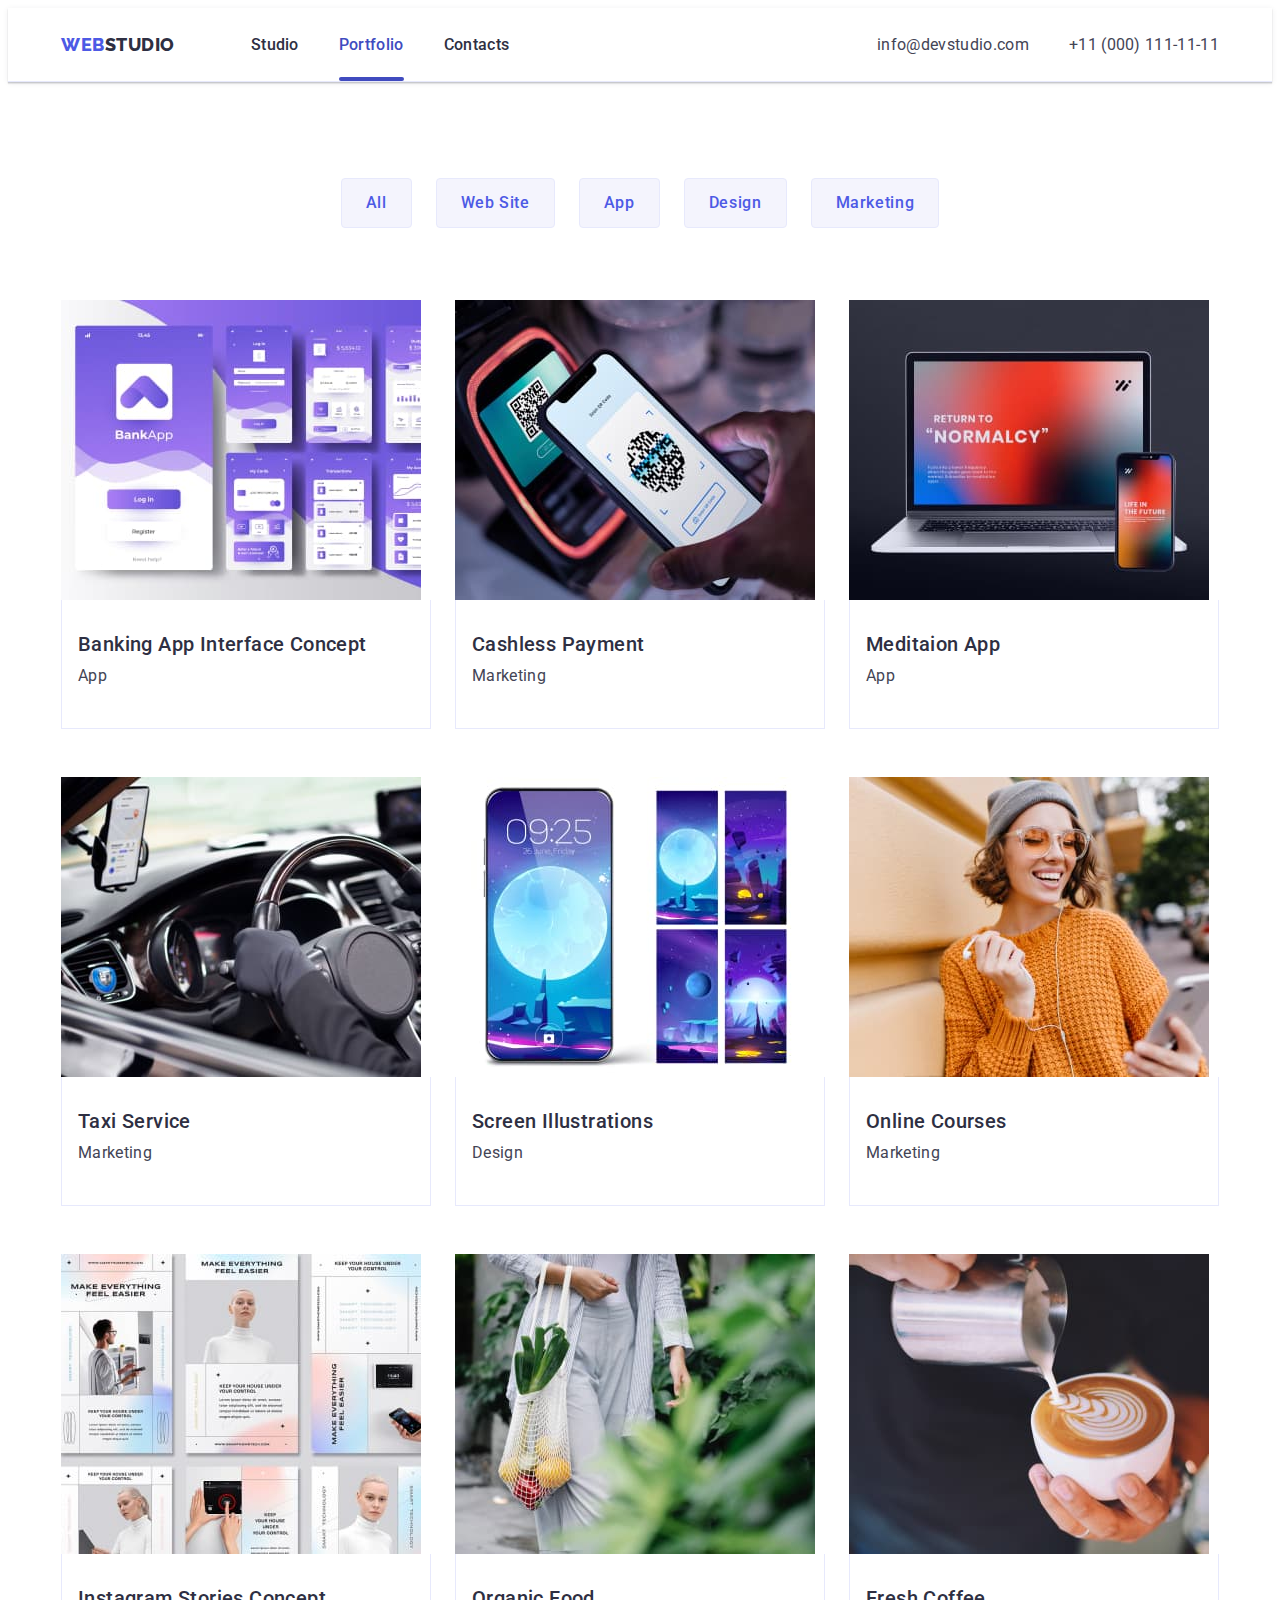
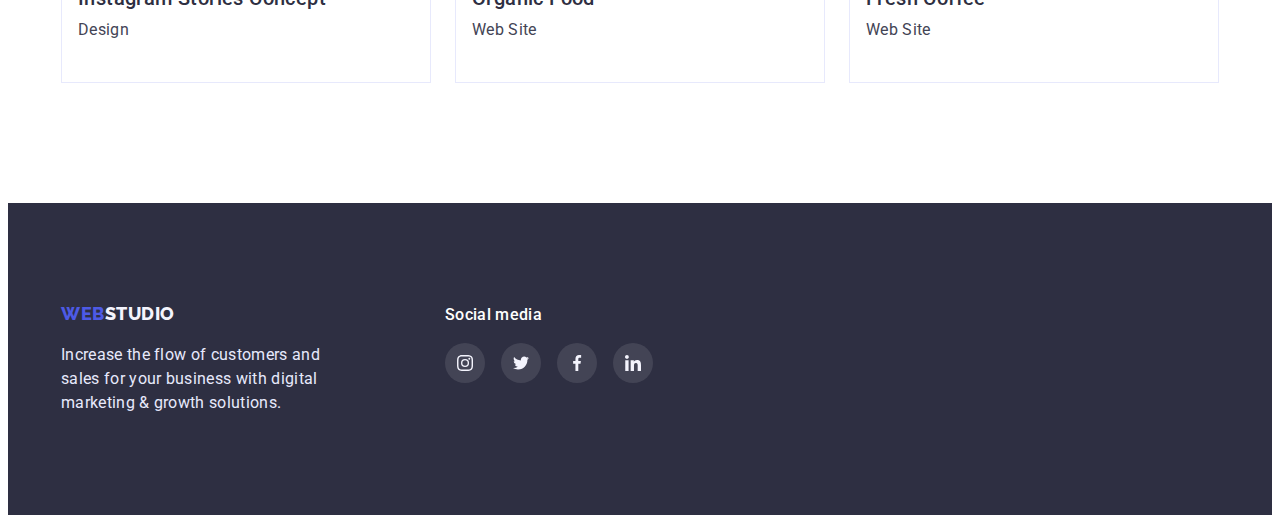
==== portfolio.html @ ba78e11c "start" ====
<!DOCTYPE html>
<html lang="en">
  <head>
    <meta charset="UTF-8" />
    <meta http-equiv="X-UA-Compatible" content="IE=edge" />
    <meta name="viewport" content="width=device-width, initial-scale=1.0" />
    <title>Portfolio</title>
    <link rel="stylesheet" href="./modern-normalize.css" />
    <link rel="preconnect" href="https://fonts.googleapis.com" />
    <link rel="preconnect" href="https://fonts.gstatic.com" crossorigin />
    <link
      href="https://fonts.googleapis.com/css2?family=Raleway:wght@800&family=Roboto:wght@400;500;700&display=swap"
      rel="stylesheet"
    />
    <link
      rel="stylesheet"
      href="https://cdnjs.cloudflare.com/ajax/libs/modern-normalize/1.1.0/modern-normalize.min.css"
      integrity="sha512-wpPYUAdjBVSE4KJnH1VR1HeZfpl1ub8YT/NKx4PuQ5NmX2tKuGu6U/JRp5y+Y8XG2tV+wKQpNHVUX03MfMFn9Q=="
      crossorigin="anonymous"
      referrerpolicy="no-referrer"
    />
    <link rel="stylesheet" href="./css/styless.css" />
  </head>
  <body>
    <!-- Logo, nav -->
    <header class="header">
      <div class="container">
        <nav class="header-navigation">
          <a href="./portfolio.html" class="logo link"
            ><span class="logo-studio">Web</span>Studio</a
          >
          <ul class="header-list list">
            <li class="header-item"><a href="./index.html" class="header-link link">Studio</a></li>
            <li class="header-item">
              <a href="./portfolio.html" class="header-link link active">Portfolio</a>
            </li>
            <li class="header-item"><a href="" class="header-link link">Contacts</a></li>
          </ul>
          <address class="header-address">
            <ul class="header-contacts-list list">
              <li>
                <a href="mailto:info@devstudio.com" class="header-mail link">info@devstudio.com</a>
              </li>
              <li><a href="tel:+110001111111" class="header-tel link">+11 (000) 111-11-11</a></li>
            </ul>
          </address>
        </nav>
      </div>
    </header>
    <main>
      <!-- section 1 -->
      <section class="projects">
        <div class="container">
          <h1 class="visually-hidden">Projects</h1>
          <ul class="list-filter list">
            <li class="item-filter"><button type="button" class="filter-btn btn">All</button></li>
            <li class="item-filter">
              <button type="button" class="filter-btn btn">Web Site</button>
            </li>
            <li class="item-filter"><button type="button" class="filter-btn btn">App</button></li>
            <li class="item-filter">
              <button type="button" class="filter-btn btn">Design</button>
            </li>
            <li class="item-filter">
              <button type="button" class="filter-btn btn">Marketing</button>
            </li>
          </ul>
        </div>
        <div class="container">
          <ul class="project-list list">
            <li class="projects-items">
              <a class="project-shadow link" href="">
                <div class="projects-top-wrap">
                  <img
                    src="./images/bank-app-inter.jpg"
                    alt="Bank app interface"
                    width="360"
                    height="300"
                  />
                  <p class="project-overlay-paragraph">
                    14 Stylish and User-Friendly App Design Concepts · Task Manager App · Calorie
                    Tracker App · Exotic Fruit Ecommerce App · Cloud Storage App
                  </p>
                </div>
                <div class="img-padding">
                  <h2 class="project-title">Banking App Interface Concept</h2>
                  <p class="project-paragraph">App</p>
                </div>
              </a>
            </li>
            <li class="projects-items">
              <a class="project-shadow link" href="">
                <div class="projects-top-wrap">
                  <img
                    src="./images/cashless-payment.jpg"
                    alt="Cashless payment"
                    width="360"
                    height="300"
                  />
                  <p class="project-overlay-paragraph">
                    14 Stylish and User-Friendly App Design Concepts · Task Manager App · Calorie
                    Tracker App · Exotic Fruit Ecommerce App · Cloud Storage App
                  </p>
                </div>
                <div class="img-padding">
                  <h2 class="project-title">Cashless Payment</h2>
                  <p class="project-paragraph">Marketing</p>
                </div>
              </a>
            </li>
            <li class="projects-items">
              <a class="project-shadow link" href="">
                <div class="projects-top-wrap">
                  <img
                    src="./images/meditation-app.jpg"
                    alt="Meditation App"
                    width="360"
                    height="300"
                  />
                  <p class="project-overlay-paragraph">
                    14 Stylish and User-Friendly App Design Concepts · Task Manager App · Calorie
                    Tracker App · Exotic Fruit Ecommerce App · Cloud Storage App
                  </p>
                </div>
                <div class="img-padding">
                  <h2 class="project-title">Meditaion App</h2>
                  <p class="project-paragraph">App</p>
                </div>
              </a>
            </li>
            <li class="projects-items">
              <a class="project-shadow link" href="">
                <div class="projects-top-wrap">
                  <img src="./images/taxi.jpg" alt="Taxi Service" width="360" height="300" />
                  <p class="project-overlay-paragraph">
                    14 Stylish and User-Friendly App Design Concepts · Task Manager App · Calorie
                    Tracker App · Exotic Fruit Ecommerce App · Cloud Storage App
                  </p>
                </div>
                <div class="img-padding">
                  <h2 class="project-title">Taxi Service</h2>
                  <p class="project-paragraph">Marketing</p>
                </div>
              </a>
            </li>
            <li class="projects-items">
              <a class="project-shadow link" href="">
                <div class="projects-top-wrap">
                  <img
                    src="./images/screen-illu.jpg"
                    alt="Screen Illustrations"
                    width="360"
                    height="300"
                  />
                  <p class="project-overlay-paragraph">
                    14 Stylish and User-Friendly App Design Concepts · Task Manager App · Calorie
                    Tracker App · Exotic Fruit Ecommerce App · Cloud Storage App
                  </p>
                </div>
                <div class="img-padding">
                  <h2 class="project-title">Screen Illustrations</h2>
                  <p class="project-paragraph">Design</p>
                </div>
              </a>
            </li>
            <li class="projects-items">
              <a class="project-shadow link" href="">
                <div class="projects-top-wrap">
                  <img
                    src="./images/online-courses.jpg"
                    alt="online Courses"
                    width="360"
                    height="300"
                  />
                  <p class="project-overlay-paragraph">
                    14 Stylish and User-Friendly App Design Concepts · Task Manager App · Calorie
                    Tracker App · Exotic Fruit Ecommerce App · Cloud Storage App
                  </p>
                </div>
                <div class="img-padding">
                  <h2 class="project-title">Online Courses</h2>
                  <p class="project-paragraph">Marketing</p>
                </div>
              </a>
            </li>
            <li class="projects-items">
              <a class="project-shadow link" href="">
                <div class="projects-top-wrap">
                  <img
                    src="./images/inst-stories.jpg"
                    alt="Instagram Stories Concept"
                    width="360"
                    height="300"
                  />
                  <p class="project-overlay-paragraph">
                    14 Stylish and User-Friendly App Design Concepts · Task Manager App · Calorie
                    Tracker App · Exotic Fruit Ecommerce App · Cloud Storage App
                  </p>
                </div>
                <div class="img-padding">
                  <h2 class="project-title">Instagram Stories Concept</h2>
                  <p class="project-paragraph">Design</p>
                </div>
              </a>
            </li>
            <li class="projects-items">
              <a class="project-shadow link" href="">
                <div class="projects-top-wrap">
                  <img src="./images/org-food.jpg" alt="Organic Food" width="360" height="300" />
                  <p class="project-overlay-paragraph">
                    14 Stylish and User-Friendly App Design Concepts · Task Manager App · Calorie
                    Tracker App · Exotic Fruit Ecommerce App · Cloud Storage App
                  </p>
                </div>
                <div class="img-padding">
                  <h2 class="project-title">Organic Food</h2>
                  <p class="project-paragraph">Web Site</p>
                </div>
              </a>
            </li>
            <li class="projects-items">
              <a class="project-shadow link" href="">
                <div class="projects-top-wrap">
                  <img src="./images/coffee.jpg" alt="Fresh Coffee" width="360" height="300" />
                  <p class="project-overlay-paragraph">
                    14 Stylish and User-Friendly App Design Concepts · Task Manager App · Calorie
                    Tracker App · Exotic Fruit Ecommerce App · Cloud Storage App
                  </p>
                </div>
                <div class="img-padding">
                  <h2 class="project-title">Fresh Coffee</h2>
                  <p class="project-paragraph">Web Site</p>
                </div>
              </a>
            </li>
          </ul>
        </div>
      </section>
    </main>
    <footer class="footer">
      <div class="container">
        <div class="footer-container">
          <div class="first-footer">
            <a href="./index.html" class="logo-footer link"
              ><span class="logo-studio-footer">Web</span>Studio</a
            >
            <p class="footer-paragraph">
              Increase the flow of customers and sales for your business with digital marketing &
              growth solutions.
            </p>
          </div>
          <div class="footer-social">
            <p class="footer-header-social">Social media</p>
            <ul class="footer-social-list list">
              <li class="footer-social-item">
                <a href="" class="footer-social-link link">
                  <svg class="team-social-icon" width="24px" height="24px">
                    <use href="images/symbol-defs.svg#icon-instagram"></use>
                  </svg>
                </a>
              </li>
              <li class="footer-social-item">
                <a href="" class="footer-social-link link">
                  <svg class="team-social-icon" width="24px" height="24px">
                    <use href="images/symbol-defs.svg#icon-twitter"></use>
                  </svg>
                </a>
              </li>
              <li class="footer-social-item">
                <a href="" class="footer-social-link link">
                  <svg class="team-social-icon" width="24px" height="24px">
                    <use href="images/symbol-defs.svg#icon-facebook"></use>
                  </svg>
                </a>
              </li>
              <li class="footer-social-item">
                <a href="" class="footer-social-link link">
                  <svg class="team-social-icon" width="24px" height="24px">
                    <use href="images/symbol-defs.svg#icon-linkedin"></use>
                  </svg>
                </a>
              </li>
            </ul>
          </div>
        </div>
      </div>
    </footer>
  </body>
</html>
---- css/styless.css ----
:root {
  --main-title-color: #ffffff;
  --titles-with-prgh-color: #2e2f42;
  --title-web-logo: #4d5ae5;
  --title-hover-color: #404bbf;
  --paragrapgh-with-titles-color: #434455;
  --studio-logo-color: #f4f4fd;
  --footer-para-color: #e7e9fc;
}

h1,
h2,
h3,
p {
  margin: 0;
}

ul {
  margin: 0;
  padding: 0;
}

img {
  display: block;
  max-width: 100%;
  height: auto;
}

body {
  font-family: 'Roboto', sans-serif;
  background-color: var(--main-title-color);
  color: var(--paragrapgh-with-titles-color);
  font-size: 16px;
  line-height: 1.5;
}

.container {
  width: 1158px;
  margin: 0 auto;
  padding-left: 15px;
  padding-right: 15px;
}

.visually-hidden {
  position: absolute;
  width: 1px;
  height: 1px;
  margin: -1px;
  border: 0;
  padding: 0;

  white-space: nowrap;
  clip-path: inset(100%);
  clip: rect(0 0 0 0);
  overflow: hidden;
}

.list {
  list-style: none;
}

.link {
  text-decoration: none;
}

.btn {
  font-family: inherit;
  font-weight: 500;
  letter-spacing: 0.04em;
  cursor: pointer;
}

/* header */
.header {
  border-bottom: 1px solid var(--footer-para-color);
  box-shadow: 0px 2px 1px rgba(46, 47, 66, 0.08), 0px 1px 1px rgba(46, 47, 66, 0.16),
    0px 1px 6px rgba(46, 47, 66, 0.08);
}
.header-navigation {
  display: flex;
  align-items: center;
}

.logo {
  font-family: 'Raleway', sans-serif;
  font-weight: 800;
  font-size: 18px;
  line-height: 1.4;
  letter-spacing: 0.03em;
  text-transform: uppercase;
  color: var(--titles-with-prgh-color);
  margin-right: 76px;
  padding: 24px 0;
}

.logo-studio {
  font-family: 'Raleway', sans-serif;
  font-weight: 800;
  font-size: 18px;
  line-height: 1.4;
  letter-spacing: 0.03em;
  text-transform: uppercase;
  color: var(--title-web-logo);
  padding: 24px 0;
}

.header-list {
  display: flex;
  gap: 40px;
  align-items: center;
}

.header-item {
}
.header-link {
  text-transform: none;
  font-weight: 500;
  color: var(--titles-with-prgh-color);
  letter-spacing: 0.02em;
  padding: 24px 0;
  display: block;
  position: relative;
  transition: color 250ms cubic-bezier(0.4, 0, 0.2, 1);
}

.header-link:hover,
.header-link:focus {
  color: var(--title-hover-color);
}

.header-link.active {
  color: var(--title-hover-color);
}

.header-link.active::after {
  content: '';
  width: 100%;
  height: 4px;
  background-color: var(--title-hover-color);
  position: absolute;
  border-radius: 2px;
  left: 0;
  bottom: 0;
}

.header-address {
  margin-left: auto;
}
.header-contacts-list {
  display: flex;
  align-items: center;
  gap: 40px;
}
.header-mail {
  font-style: normal;
  color: var(--paragrapgh-with-titles-color);
  letter-spacing: 0.02em;
  padding: 24px 0;
  display: block;
  transition: color 250ms cubic-bezier(0.4, 0, 0.2, 1);
}
.header-mail:hover,
.header-mail:focus {
  color: var(--title-hover-color);
}

.header-tel {
  font-style: normal;
  color: var(--paragrapgh-with-titles-color);
  letter-spacing: 0.02em;
  padding: 24px 0;
  display: block;
  transition: color 250ms cubic-bezier(0.4, 0, 0.2, 1);
}

.header-tel:hover,
.header-tel:focus {
  color: var(--title-hover-color);
}
/* /header */

/* hero */

.hero-section {
  background-color: var(--titles-with-prgh-color);
  text-align: center;
  padding-top: 188px;
  padding-bottom: 188px;
  background-image: linear-gradient(rgba(46, 47, 66, 0.7), rgba(46, 47, 66, 0.7)),
    url(../images/people-office.jpg);
  background-repeat: no-repeat;
  background-position: center;
  max-width: 1440px;
  margin: 0 auto;
  background-size: cover;
}
.hero-title {
  font-size: 56px;
  line-height: 1.07;
  color: var(--main-title-color);
  letter-spacing: 0.02em;
  width: 496px;
  margin-right: auto;
  margin-left: auto;
  margin-bottom: 48px;
}

.hero-btn {
  display: block;
  font-family: inherit;
  font-weight: 500;
  font-size: 16px;
  line-height: 1.5;
  letter-spacing: 0.04em;
  color: var(--main-title-color);
  background: var(--title-web-logo);
  cursor: pointer;
  padding: 16px 32px;
  box-shadow: 0px 4px 4px rgba(0, 0, 0, 0.15);
  border-radius: 4px;
  margin: auto;
  border: transparent;
  margin-left: auto;
  margin-right: auto;
  transition: color 250ms cubic-bezier(0.4, 0, 0.2, 1),
    background 250ms cubic-bezier(0.4, 0, 0.2, 1);
}

.hero-btn:hover,
.hero-btn:focus {
  background: var(--title-hover-color);
}

/* /hero */

/* section 1 */

.section-advantages {
  padding: 120px 0;
}
.title-advantages {
}
.list-advantages {
  display: flex;
  gap: 24px;
}
.item-advantages {
  width: 264px;
}
.advantages-point {
  font-weight: 500;
  font-size: 20px;
  line-height: 1.2;
  color: var(--titles-with-prgh-color);
  letter-spacing: 0.02em;
  margin-bottom: 8px;
}
.advantages-paragraph {
  color: var(--paragrapgh-with-titles-color);
  letter-spacing: 0.02em;
}

.item-advantages:before {
  display: block;
  content: '';
  height: 120px;
  background-size: contain;
  background-repeat: no-repeat;
  background-position: center;
  background-color: var(--studio-logo-color);
  margin-bottom: 8px;
  border-radius: 4px;
}

.item-advantages.icon-antenna::before {
  background-image: url(../images/antenna.svg);
  background-size: 64px;
}

.item-advantages.icon-clock::before {
  background-image: url(../images/clock.svg);
  background-size: 64px;
}

.item-advantages.icon-diagram::before {
  background-image: url(../images/diagram.svg);
  background-size: 64px;
}

.item-advantages.icon-astronaut::before {
  background-image: url(../images/astronaut.svg);
  background-size: 64px;
}

/* /section 1 */

/* section 2 */

.example {
  padding-bottom: 120px;
}
.example-title {
  font-size: 36px;
  line-height: 1.1;
  text-transform: capitalize;
  color: var(--titles-with-prgh-color);
  letter-spacing: 0.02em;
  text-align: center;
  margin-bottom: 72px;
}
.example-list {
  display: flex;
  gap: 24px;
}
.example-item {
  width: 360px;
}

/* /section 2 */

/* section 3 */

.team {
  background: var(--studio-logo-color);
  padding-top: 120px;
  padding-bottom: 120px;
}
.team-title {
  font-size: 36px;
  line-height: 1.1;
  text-transform: capitalize;
  color: var(--titles-with-prgh-color);
  letter-spacing: 0.02em;
  text-align: center;
  margin-bottom: 72px;
}
.team-list {
  display: flex;
  gap: 24px;
}
.team-item {
  background-color: var(--main-title-color);
  box-shadow: 0px 1px 6px rgba(46, 47, 66, 0.08), 0px 1px 1px rgba(46, 47, 66, 0.16),
    0px 2px 1px rgba(46, 47, 66, 0.08);
  border-radius: 0px 0px 4px 4px;
  width: 264px;
  padding-bottom: 32px;
}
.team-name {
  font-weight: 500;
  font-size: 20px;
  line-height: 1.2;
  color: var(--titles-with-prgh-color);
  letter-spacing: 0.02em;
  margin-top: 32px;
  text-align: center;
  margin-bottom: 8px;
}
.team-profession {
  font-size: 16px;
  color: var(--paragrapgh-with-titles-color);
  letter-spacing: 0.02em;
  text-align: center;
  margin-bottom: 8px;
}

.team-social-list {
  display: flex;
  justify-content: center;
  gap: 24px;
}

.team-social-item {
  width: 40px;
  height: 40px;
}
.team-social-link {
  display: flex;
  justify-content: center;
  align-items: center;
  width: 100%;
  height: 100%;
  border-radius: 50%;
  background-color: var(--title-web-logo);
  transition: color 250ms cubic-bezier(0.4, 0, 0.2, 1),
    background 250ms cubic-bezier(0.4, 0, 0.2, 1);
}

.team-social-link:hover,
.team-social-link:focus {
  background-color: var(--title-hover-color);
}

.team-social-icon {
  width: 16px;
  height: 16px;
}

/* /section 3 */

/* section 4 */

.customers {
  padding-top: 130px;
  padding-bottom: 120px;
}
.title-customers {
  font-size: 36px;
  line-height: 1.1;
  text-transform: capitalize;
  color: var(--titles-with-prgh-color);
  letter-spacing: 0.02em;
  text-align: center;
  margin-bottom: 72px;
}
.customers-list {
  display: flex;
  justify-content: center;
  gap: 24px;
}
.customers-item {
  width: 168px;
  height: 88px;
}
.customers-link {
  display: flex;
  justify-content: center;
  align-items: center;
  width: 100%;
  height: 100%;
  border: 1px solid #8e8f99;
  border-radius: 4px;
  color: #8e8f99;
  transition: color 250ms cubic-bezier(0.4, 0, 0.2, 1),
    background 250ms cubic-bezier(0.4, 0, 0.2, 1);
}

.customers-link:hover,
.customers-link:focus {
  color: var(--title-hover-color);
  border-color: var(--title-hover-color);
}

.customers-social-icon {
  fill: currentColor;
}

/* footer */
.footer {
  background: var(--titles-with-prgh-color);
  padding: 100px 0;
}

.first-footer {
}
.logo-footer {
  font-family: 'Raleway', sans-serif;
  font-weight: 800;
  font-size: 18px;
  line-height: 1.16;
  letter-spacing: 0.03em;
  text-transform: uppercase;
  color: var(--studio-logo-color);
}

.logo-studio-footer {
  font-family: 'Raleway', sans-serif;
  font-weight: 800;
  font-size: 18px;
  line-height: 1.16;
  letter-spacing: 0.03em;
  text-transform: uppercase;
  color: var(--title-web-logo);
}

.footer-paragraph {
  color: var(--footer-para-color);
  letter-spacing: 0.02em;
  margin-top: 16px;
  width: 264px;
}

.footer-container {
  display: flex;
}

.footer-header-social {
  font-weight: 500;
  font-size: 16px;
  line-height: 1.5;
  letter-spacing: 0.02em;
  color: var(--main-title-color);
  margin-bottom: 16px;
}
.footer-social {
  margin-left: 120px;
}
.footer-social-list {
  display: flex;
  gap: 16px;
}

.footer-social-item {
  width: 40px;
  height: 40px;
}
.footer-social-link {
  display: flex;
  justify-content: center;
  align-items: center;
  width: 100%;
  height: 100%;
  border-radius: 50%;
  background-color: rgba(255, 255, 255, 0.1);
  transition: color 250ms cubic-bezier(0.4, 0, 0.2, 1),
    background 250ms cubic-bezier(0.4, 0, 0.2, 1);
}

.footer-social-link:hover,
.footer-social-link:focus {
  background: #31d0aa;
}

.team-social-icon-footer {
  width: 24px;
  height: 24px;
}

/* /footer */

/* portfolio btns */

.projects {
  padding-top: 96px;
  padding-bottom: 120px;
}

.list-filter {
  display: flex;
  gap: 24px;
  align-items: center;
  justify-content: center;
}

.item-filter {
  margin-bottom: 72px;
}
.filter-btn {
  display: block;
  font-family: inherit;
  font-weight: 500;
  font-size: 16px;
  line-height: 1.5;
  letter-spacing: 0.04em;
  color: var(--title-web-logo);
  background-color: var(--studio-logo-color);
  border: 1px solid var(--footer-para-color);
  border-radius: 4px;
  padding: 12px 24px;
  transition: color 0.35s cubic-bezier(0.4, 0, 0.2, 1),
    background 0.35s cubic-bezier(0.4, 0, 0.2, 1), border 0.35s cubic-bezier(0.4, 0, 0.2, 1),
    box-shadow 0.35s cubic-bezier(0.4, 0, 0.2, 1);
}
.filter-btn:hover,
.filter-btn:focus {
  background: var(--title-hover-color);
  color: var(--main-title-color);
  border-color: transparent;
  box-shadow: 0px 3px 1px rgba(0, 0, 0, 0.1), 0px 2px 1px rgba(0, 0, 0, 0.08),
    0px 2px 2px rgba(0, 0, 0, 0.12);
  border-radius: 4px;
}

.project-list {
  display: flex;
  flex-wrap: wrap;
  gap: 48px 24px;
}
.projects-items {
  flex-basis: calc((100% - 48px) / 3);
}

.link:hover .project-overlay-paragraph,
.lnik:focus .project-overlay-paragraph {
  transform: translateY(0);
}

.img-padding {
  border: 1px solid var(--footer-para-color);
  border-top: none;
  padding: 32px 16px;
}
.project-title {
  font-weight: 500;
  font-size: 20px;
  line-height: 1.2;
  color: var(--titles-with-prgh-color);
  letter-spacing: 0.02em;
}
.project-paragraph {
  color: var(--paragrapgh-with-titles-color);
  letter-spacing: 0.02em;
  margin: 8px 0px;
}

.project-shadow {
  display: block;
  transition: box-shadow 0.35s cubic-bezier(0.4, 0, 0.2, 1);
}

.project-shadow:hover,
.project-shadow:focus {
  box-shadow: 0px 1px 6px rgba(46, 47, 66, 0.08), 0px 1px 1px rgba(46, 47, 66, 0.16),
    0px 2px 1px rgba(46, 47, 66, 0.08);
}

.projects-top-wrap {
  position: relative;
  overflow: hidden;
}

.project-overlay-paragraph {
  color: var(--studio-logo-color);
  background-color: var(--title-web-logo);
  font-size: 16px;
  line-height: 1.5;
  letter-spacing: 0.02em;
  padding: 40px 32px;
  position: absolute;
  top: 0;
  left: 0;
  width: 100%;
  height: 100%;
  transform: translateY(100%);
  transition: transform 250ms cubic-bezier(0.4, 0, 0.2, 1);
  overflow: auto;
}

.backdrop {
  width: 100%;
  height: 100%;
  background-color: rgba(0, 0, 0, 0.5);
  position: fixed;
  top: 0;
  left: 0;
  transition: opacity 250ms cubic-bezier(0.4, 0, 0.2, 1),
    visibility 250ms cubic-bezier(0.4, 0, 0.2, 1);
}
.modal {
  width: 408px;
  min-height: 576px;
  background-color: #fcfcfc;
  box-shadow: 0px 1px 1px rgba(0, 0, 0, 0.14), 0px 1px 3px rgba(0, 0, 0, 0.12),
    0px 2px 1px rgba(0, 0, 0, 0.2);
  border-radius: 4px;
  padding: 24px;
  position: absolute;
  top: 50%;
  left: 50%;
  transform: translate(-50%, -50%) scale(1);
  transition: transform 250ms cubic-bezier(0.4, 0, 0.2, 1);
}
.modal-close {
  display: flex;
  align-items: center;
  justify-content: center;
  margin-left: auto;
  background: var(--footer-para-color);
  border: 1px solid rgba(0, 0, 0, 0.1);
  border-radius: 50%;
  cursor: pointer;
  transition: color 0.35s cubic-bezier(0.4, 0, 0.2, 1),
    background 0.35s cubic-bezier(0.4, 0, 0.2, 1);
  padding: 0;
  width: 24px;
  height: 24px;
}

.modal-close:hover,
.modal-close:focus {
  color: var(--main-title-color);
  background-color: var(--title-hover-color);
}

.is-hidden {
  opacity: 0;
  visibility: hidden;
  pointer-events: none;
}

.backdrop.is-hidden .modal {
  transform: translate(-50%, -50%) scale(0);
}
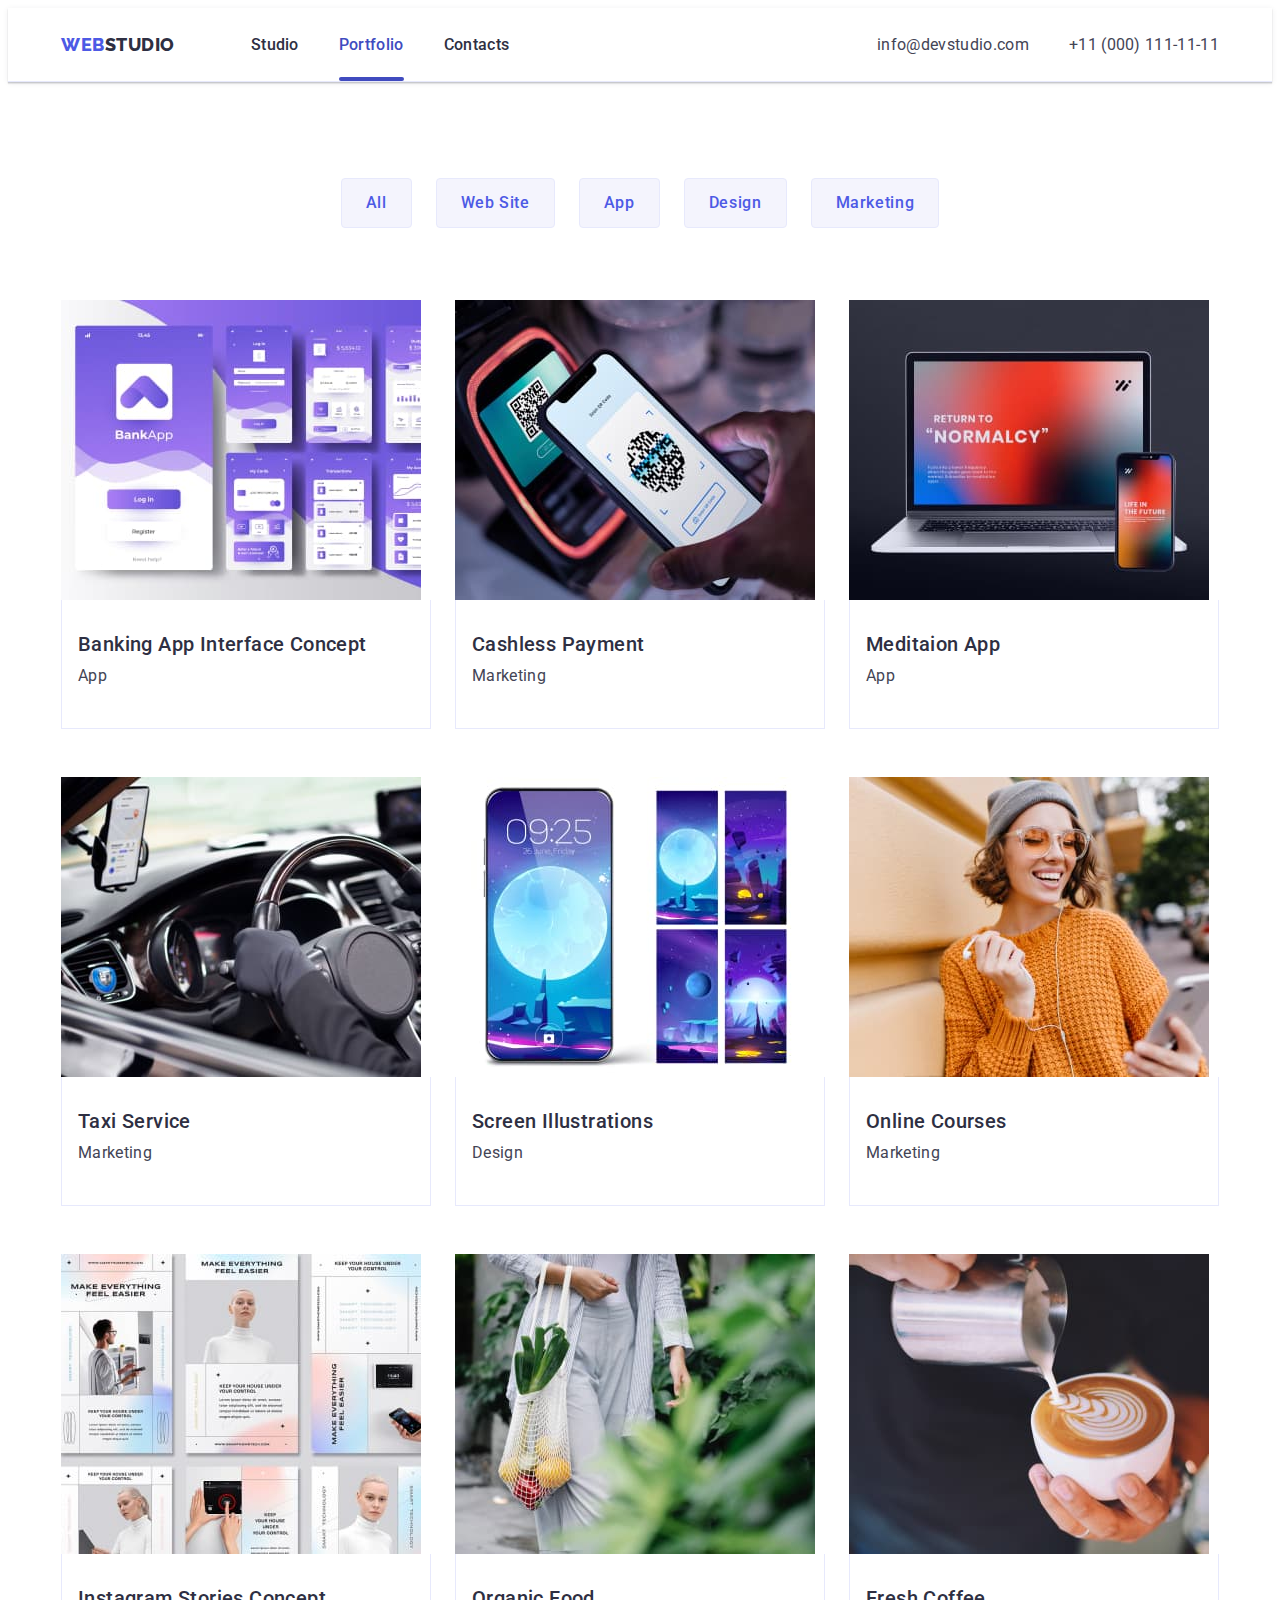
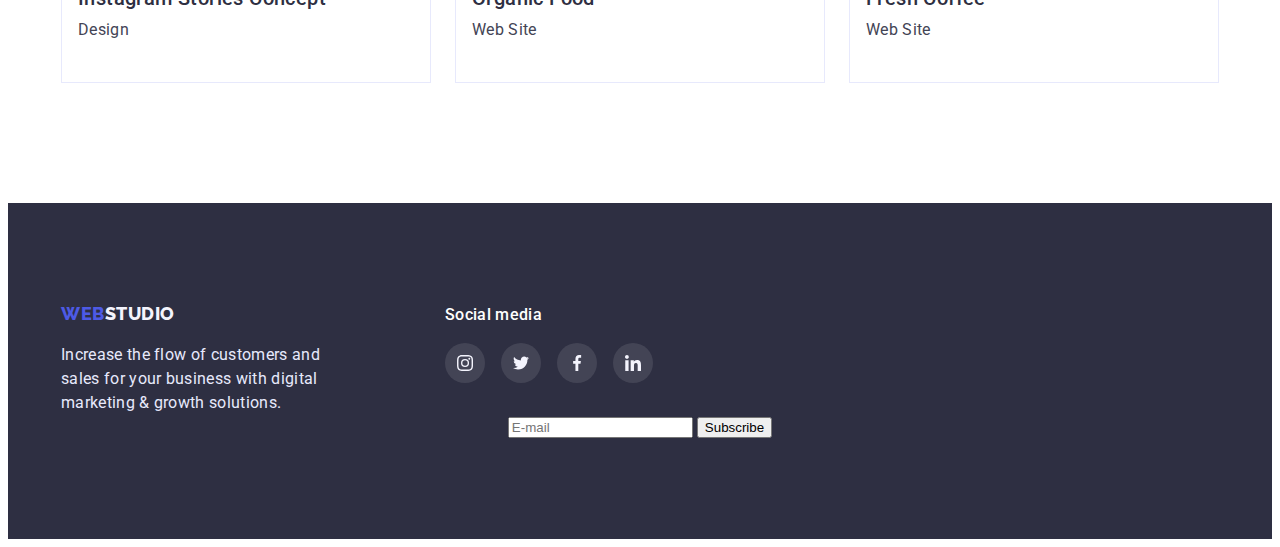
==== commit 7621d144: "start" ====
--- a/portfolio.html
+++ b/portfolio.html
@@ -284,6 +284,12 @@
           </div>
         </div>
       </div>
+        <div class="footer-subscribe">
+        <form>
+  <label for="email"></label>
+  <input type="email" id="email" name="email" placeholder="E-mail">
+  <button type="submit">Subscribe</button>
+  </div>
     </footer>
   </body>
 </html>
--- a/css/styless.css
+++ b/css/styless.css
@@ -110,8 +110,6 @@
   align-items: center;
 }
 
-.header-item {
-}
 .header-link {
   text-transform: none;
   font-weight: 500;
@@ -238,8 +236,7 @@
 .section-advantages {
   padding: 120px 0;
 }
-.title-advantages {
-}
+
 .list-advantages {
   display: flex;
   gap: 24px;
@@ -451,8 +448,6 @@
   padding: 100px 0;
 }
 
-.first-footer {
-}
 .logo-footer {
   font-family: 'Raleway', sans-serif;
   font-weight: 800;
@@ -524,6 +519,32 @@
 .team-social-icon-footer {
   width: 24px;
   height: 24px;
+}
+
+.footer-subscribe {
+  display: flex;
+  align-items: center;
+  justify-content: center;
+}
+
+.footer-button {
+  font-family: inherit;
+  font-weight: 500;
+  font-size: 16px;
+  line-height: 1.5;
+  letter-spacing: 0.04em;
+  color: var(--main-title-color);
+  background: var(--title-web-logo);
+  cursor: pointer;
+  padding: 8px 24px;
+  box-shadow: 0px 4px 4px rgba(0, 0, 0, 0.15);
+  border-radius: 4px;
+  margin: auto;
+  border: transparent;
+  margin-left: auto;
+  margin-right: auto;
+  transition: color 250ms cubic-bezier(0.4, 0, 0.2, 1),
+    background 250ms cubic-bezier(0.4, 0, 0.2, 1);
 }
 
 /* /footer */
@@ -691,3 +712,61 @@
 .backdrop.is-hidden .modal {
   transform: translate(-50%, -50%) scale(0);
 }
+
+.modal-name {
+  font-weight: 500;
+  font-size: 16px;
+  line-height: 1.5;
+  letter-spacing: 0.02em;
+  color: var(--titles-with-prgh-color);
+  margin: 24px 0 16px 0;
+  text-align: center;
+}
+
+.form-label span {
+  display: block;
+  font-weight: 400;
+  font-size: 12px;
+  line-height: 1, 16;
+  color: #8e8f99;
+}
+
+.form-input {
+  border: 1px solid;
+  border-radius: 4px;
+  box-sizing: border-box;
+  border-color: rgba(33, 33, 33, 0.2);
+  width: 100%;
+  height: 40px;
+  outline: transparent;
+  transition: color 0.35s cubic-bezier(0.4, 0, 0.2, 1),
+    background 0.35s cubic-bezier(0.4, 0, 0.2, 1);
+  padding-left: 16px;
+}
+
+.form-input:hover,
+.form-input:focus {
+  border-color: var(--title-hover-color);
+}
+
+.form-input:focus + .form-icon {
+  fill: var(--title-web-logo);
+}
+
+.form-control {
+  position: relative;
+}
+
+.form-group {
+  margin-bottom: 8px;
+}
+
+.form-icon {
+  position: absolute;
+  left: 5px;
+  top: 50%;
+  transform: translateY(-50%);
+  margin: 0 16px;
+  transition: color 0.35s cubic-bezier(0.4, 0, 0.2, 1),
+    background 0.35s cubic-bezier(0.4, 0, 0.2, 1);
+}
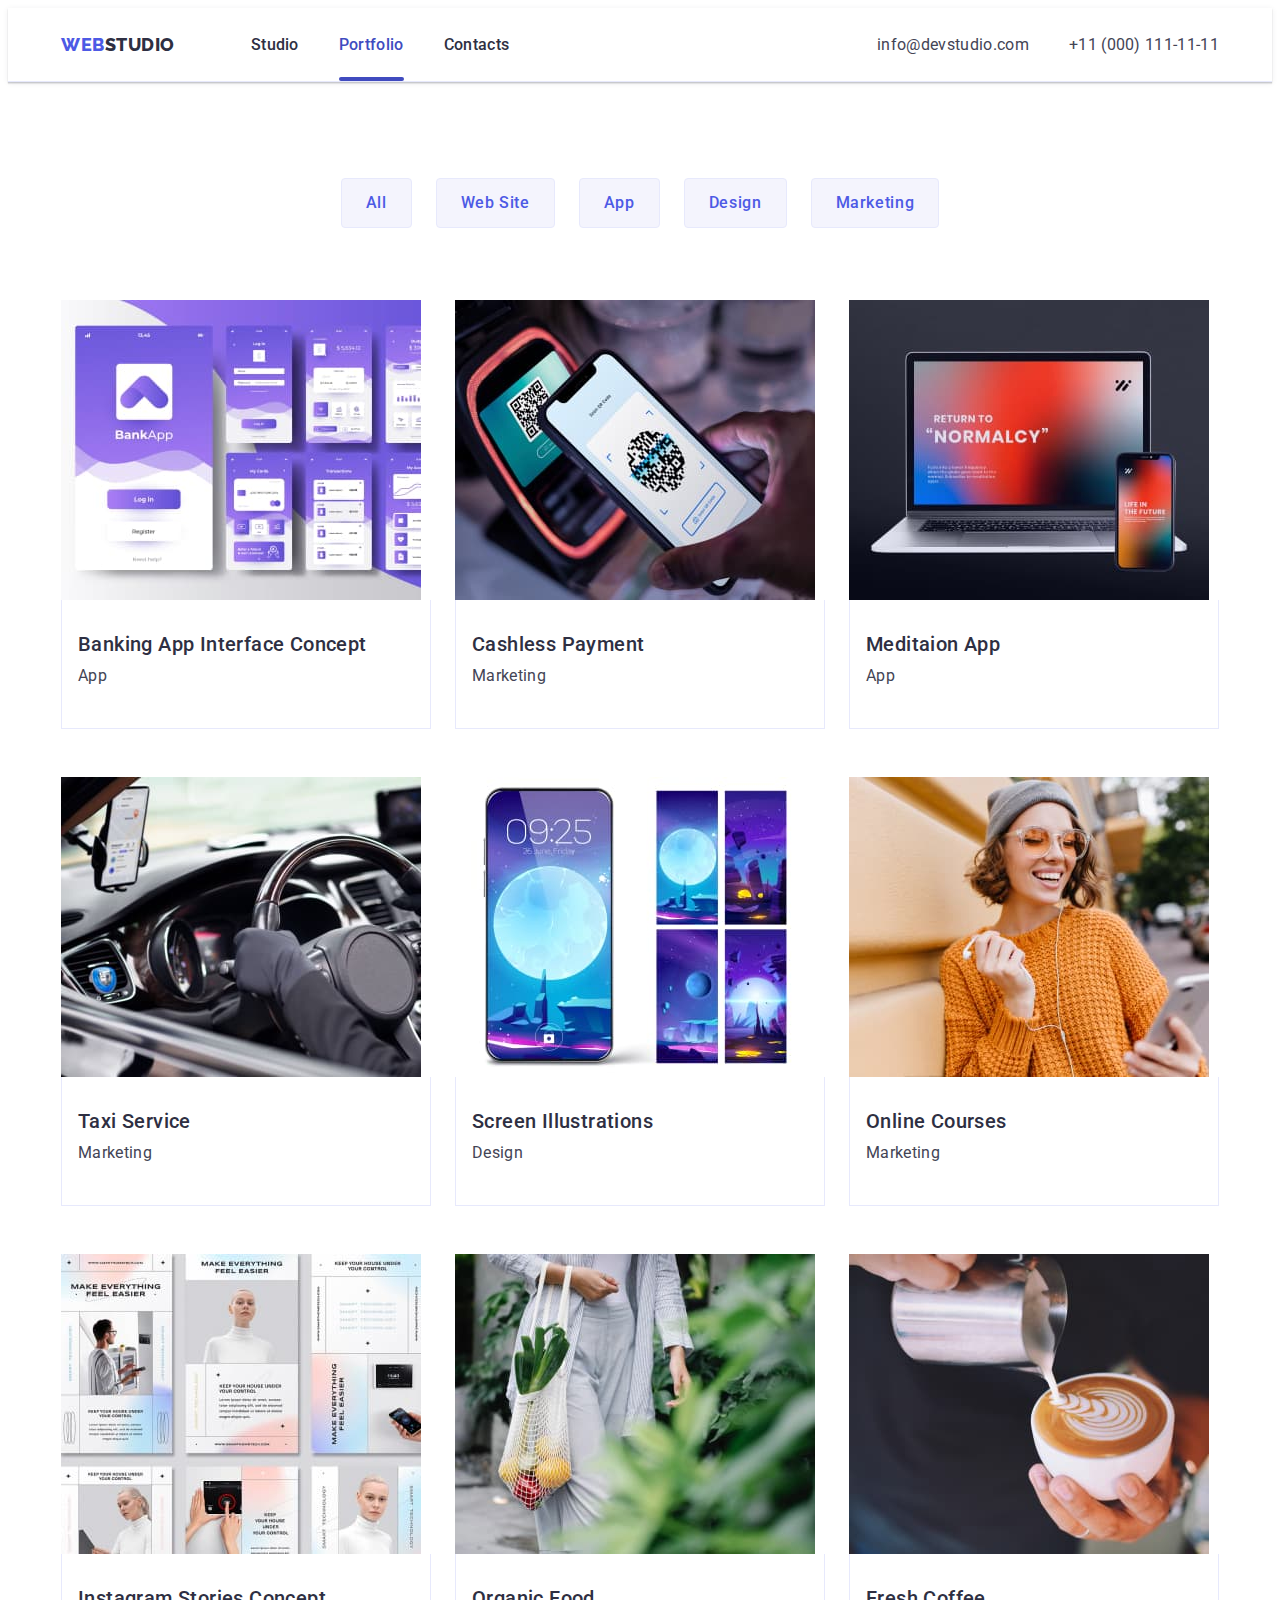
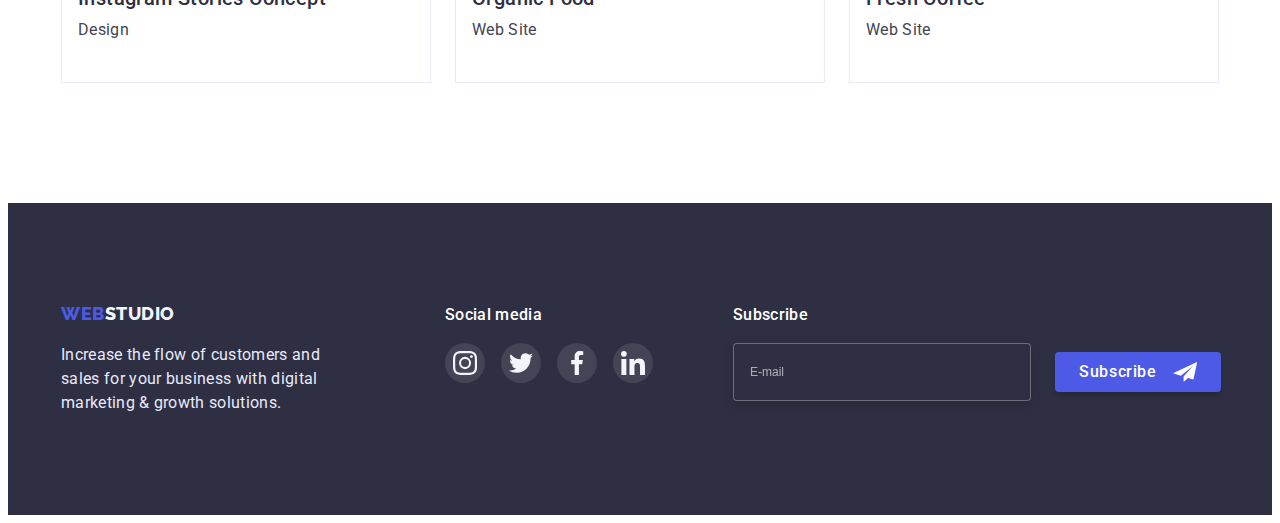
==== commit 9bb82475: "final" ====
--- a/portfolio.html
+++ b/portfolio.html
@@ -237,7 +237,7 @@
         </div>
       </section>
     </main>
-    <footer class="footer">
+        <footer class="footer">
       <div class="container">
         <div class="footer-container">
           <div class="first-footer">
@@ -254,42 +254,48 @@
             <ul class="footer-social-list list">
               <li class="footer-social-item">
                 <a href="" class="footer-social-link link">
-                  <svg class="team-social-icon" width="24px" height="24px">
+                  <svg class="team-social-icon-footer" width="24px" height="24px">
                     <use href="images/symbol-defs.svg#icon-instagram"></use>
                   </svg>
                 </a>
               </li>
               <li class="footer-social-item">
                 <a href="" class="footer-social-link link">
-                  <svg class="team-social-icon" width="24px" height="24px">
+                  <svg class="team-social-icon-footer" width="24px" height="24px">
                     <use href="images/symbol-defs.svg#icon-twitter"></use>
                   </svg>
                 </a>
               </li>
               <li class="footer-social-item">
                 <a href="" class="footer-social-link link">
-                  <svg class="team-social-icon" width="24px" height="24px">
+                  <svg class="team-social-icon-footer" width="24px" height="24px">
                     <use href="images/symbol-defs.svg#icon-facebook"></use>
                   </svg>
                 </a>
               </li>
               <li class="footer-social-item">
                 <a href="" class="footer-social-link link">
-                  <svg class="team-social-icon" width="24px" height="24px">
+                  <svg class="team-social-icon-footer" width="24px" height="24px">
                     <use href="images/symbol-defs.svg#icon-linkedin"></use>
                   </svg>
                 </a>
               </li>
             </ul>
           </div>
-        </div>
-      </div>
-        <div class="footer-subscribe">
-        <form>
-  <label for="email"></label>
-  <input type="email" id="email" name="email" placeholder="E-mail">
-  <button type="submit">Subscribe</button>
-  </div>
+        
+       <div class="sub-form-wrap">
+        <p class="footer-form-text">Subscribe</p>               
+        <form class="subscribe-form">
+          <input class="sub-input" type="email" id="email" name="email" placeholder="E-mail" aria-label="email">
+          <button type="submit" class="footer-button">Subscribe
+        <svg class="subscribe-icon" width="24" height="24">
+          <use href="images/symbol-cust.svg#icon-icon-send"></use>
+        </svg>
+        </label>
+          </button>
+        </form>
+       </div>
+</div>
     </footer>
   </body>
 </html>
--- a/css/styless.css
+++ b/css/styless.css
@@ -521,10 +521,25 @@
   height: 24px;
 }
 
-.footer-subscribe {
-  display: flex;
-  align-items: center;
+.sub-form-wrap {
+}
+
+.subscribe-form {
+  display: flex;
   justify-content: center;
+  align-items: center;
+  margin-left: 80px;
+}
+
+.footer-form-text {
+  margin-bottom: 16px;
+  margin-left: 80px;
+  font-style: normal;
+  font-weight: 500;
+  font-size: 16px;
+  line-height: 1.5;
+  letter-spacing: 0.02em;
+  color: var(--main-title-color);
 }
 
 .footer-button {
@@ -536,15 +551,49 @@
   color: var(--main-title-color);
   background: var(--title-web-logo);
   cursor: pointer;
-  padding: 8px 24px;
   box-shadow: 0px 4px 4px rgba(0, 0, 0, 0.15);
   border-radius: 4px;
   margin: auto;
   border: transparent;
-  margin-left: auto;
+  margin-left: 24px;
   margin-right: auto;
   transition: color 250ms cubic-bezier(0.4, 0, 0.2, 1),
     background 250ms cubic-bezier(0.4, 0, 0.2, 1);
+  padding: 8px 24px;
+  display: flex;
+  text-align: center;
+  align-items: center;
+}
+
+.footer-button:hover,
+.footer-button:focus {
+  background-color: var(--title-hover-color);
+  border-color: var(--title-hover-color);
+}
+
+.sub-input {
+  background-color: var(--titles-with-prgh-color);
+  border: 1px solid rgba(255, 255, 255, 0.3);
+  filter: drop-shadow(0px 4px 4px rgba(0, 0, 0, 0.15));
+  border-radius: 4px;
+  outline: transparent;
+  transition: color 0.35s cubic-bezier(0.4, 0, 0.2, 1),
+    background 0.35s cubic-bezier(0.4, 0, 0.2, 1);
+  width: 264px;
+  height: 40px;
+  padding: 8px 16px;
+  color: rgba(255, 255, 255, 0.6);
+  font-weight: 400;
+  font-size: 12px;
+  line-height: 24px;
+}
+
+.subscribe-icon {
+  margin-left: 16px;
+}
+
+.sub-input::placeholder {
+  color: rgba(255, 255, 255, 0.6);
 }
 
 /* /footer */
@@ -680,6 +729,8 @@
   left: 50%;
   transform: translate(-50%, -50%) scale(1);
   transition: transform 250ms cubic-bezier(0.4, 0, 0.2, 1);
+  padding-top: 54px;
+  padding-bottom: 5px;
 }
 .modal-close {
   display: flex;
@@ -729,6 +780,7 @@
   font-size: 12px;
   line-height: 1, 16;
   color: #8e8f99;
+  margin-bottom: 4px;
 }
 
 .form-input {
@@ -740,11 +792,10 @@
   height: 40px;
   outline: transparent;
   transition: color 0.35s cubic-bezier(0.4, 0, 0.2, 1),
-    background 0.35s cubic-bezier(0.4, 0, 0.2, 1);
-  padding-left: 16px;
-}
-
-.form-input:hover,
+    border-color 0.35s cubic-bezier(0.4, 0, 0.2, 1);
+  padding-left: 38px;
+}
+
 .form-input:focus {
   border-color: var(--title-hover-color);
 }
@@ -770,3 +821,89 @@
   transition: color 0.35s cubic-bezier(0.4, 0, 0.2, 1),
     background 0.35s cubic-bezier(0.4, 0, 0.2, 1);
 }
+
+.form-textarea {
+  border: 1px solid;
+  border-radius: 4px;
+  box-sizing: border-box;
+  border-color: rgba(33, 33, 33, 0.2);
+  width: 100%;
+  min-height: 120px;
+  outline: transparent;
+  transition: color 0.35s cubic-bezier(0.4, 0, 0.2, 1),
+    border-color 0.35s cubic-bezier(0.4, 0, 0.2, 1);
+  padding: 8px 16px;
+  resize: none;
+  font-weight: 400;
+  font-size: 12px;
+  line-height: 1, 16;
+}
+
+.form-textarea:focus {
+  border-color: var(--title-web-logo);
+}
+
+.send-btn {
+  display: block;
+  font-family: inherit;
+  font-weight: 500;
+  font-size: 16px;
+  line-height: 1.5;
+  letter-spacing: 0.04em;
+  color: var(--main-title-color);
+  background: var(--title-web-logo);
+  cursor: pointer;
+  padding: 16px 32px;
+  box-shadow: 0px 4px 4px rgba(0, 0, 0, 0.15);
+  border-radius: 4px;
+  margin-top: 24px;
+  border: transparent;
+  margin-left: auto;
+  margin-right: auto;
+  transition: color 250ms cubic-bezier(0.4, 0, 0.2, 1),
+    background 250ms cubic-bezier(0.4, 0, 0.2, 1);
+  width: 169px;
+}
+
+.send-btn:hover,
+.send-btn:focus {
+  background: var(--title-hover-color);
+}
+
+.privacy-link {
+  color: var(--title-web-logo);
+  text-decoration-color: var(--title-web-logo);
+}
+
+.form-label-checkbox {
+  font-weight: 400;
+  font-size: 12px;
+  line-height: 1, 16;
+  letter-spacing: 0.04em;
+  display: flex;
+  align-items: center;
+  color: #757575;
+}
+
+.form-label-checkbox::before {
+  content: '';
+  width: 16px;
+  height: 16px;
+  border: 1.25px solid var(--titles-with-prgh-color);
+  border-radius: 2px;
+  box-sizing: border-box;
+  margin-right: 8px;
+}
+
+.form-checkbox:checked + .form-label-checkbox::before {
+  color: var(--main-title-color);
+  background-color: var(--title-hover-color);
+  border-color: var(--main-title-color);
+  background-image: url(/images/icon-check.svg);
+  background-repeat: no-repeat;
+  background-position: center;
+}
+
+.form-textarea::placeholder {
+  color: rgba(117, 117, 117, 0.5);
+}
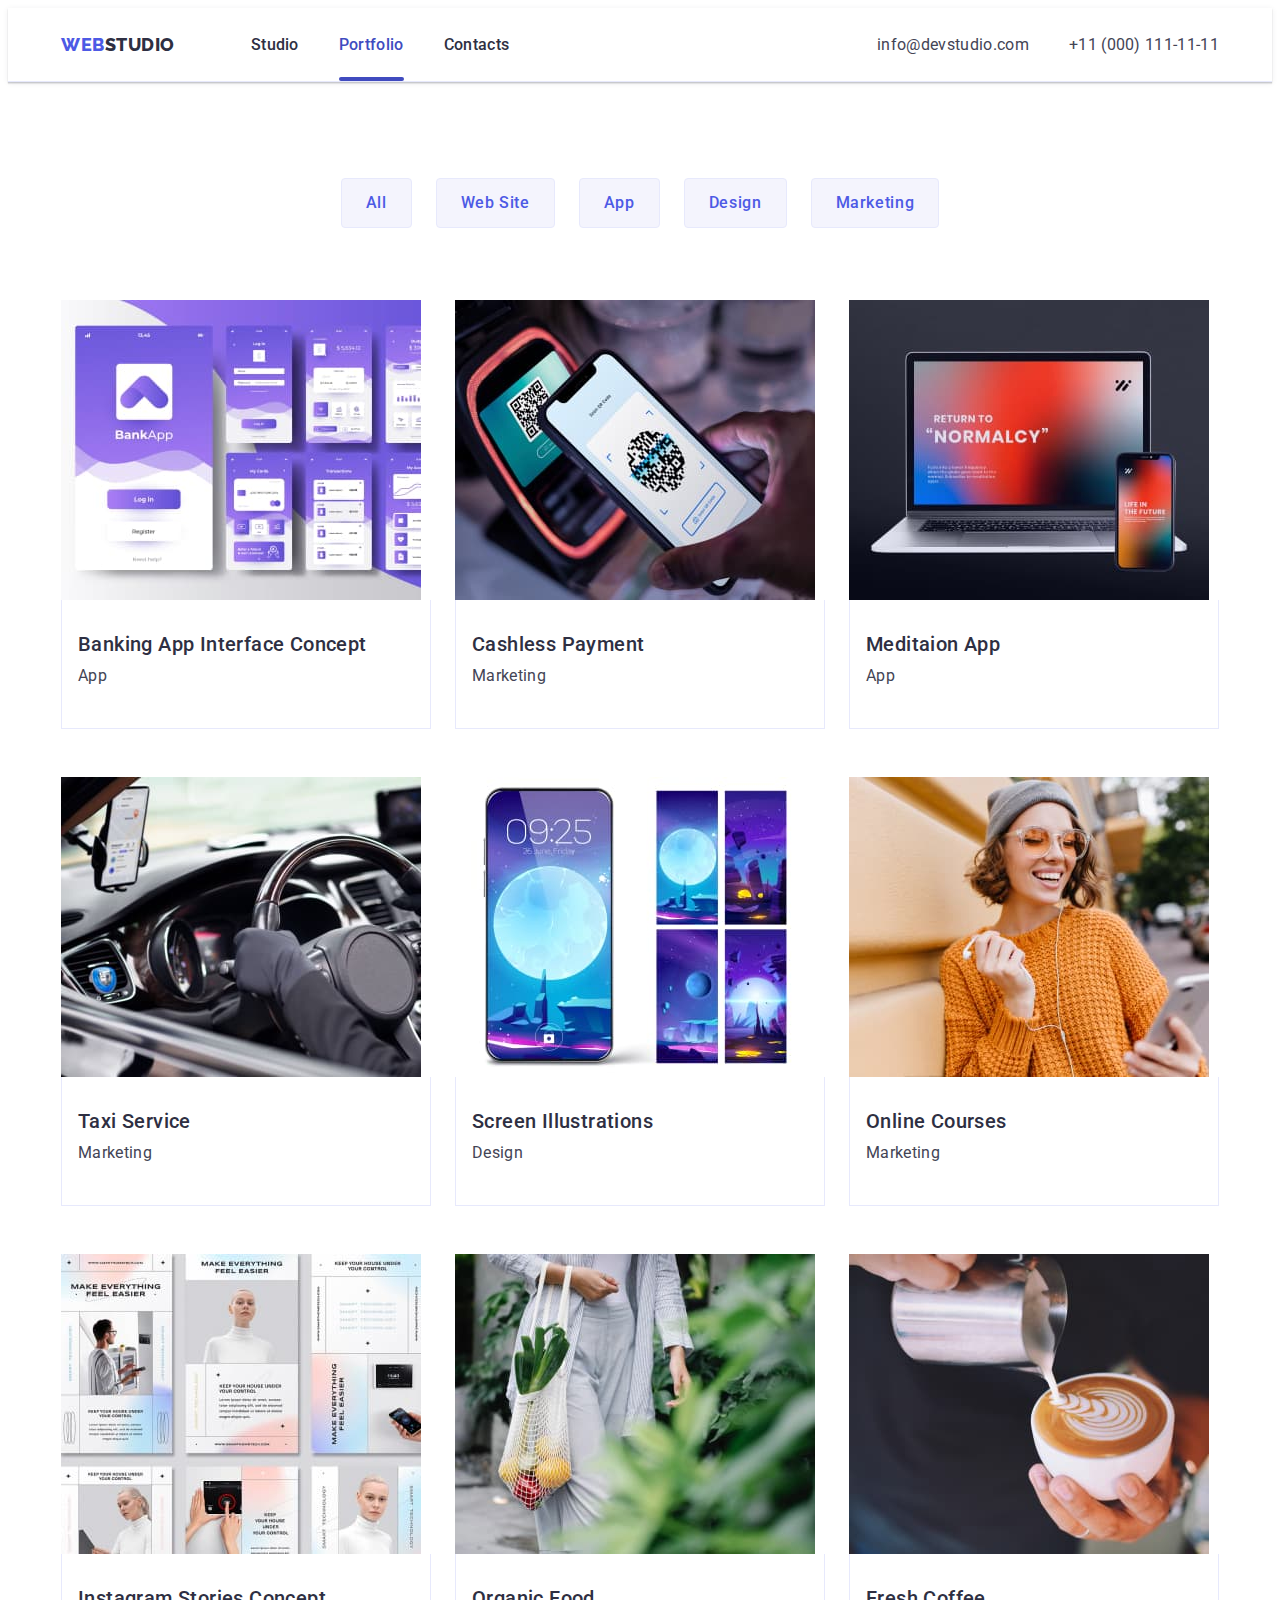
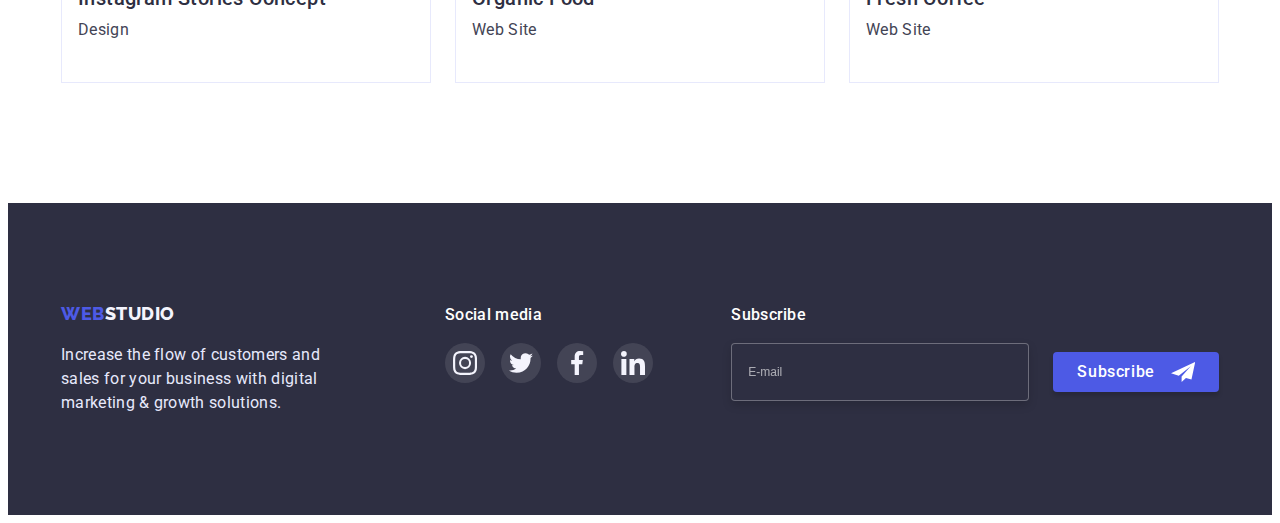
==== commit e0820a2f: "final-edit" ====
--- a/portfolio.html
+++ b/portfolio.html
@@ -237,7 +237,7 @@
         </div>
       </section>
     </main>
-        <footer class="footer">
+            <footer class="footer">
       <div class="container">
         <div class="footer-container">
           <div class="first-footer">
--- a/css/styless.css
+++ b/css/styless.css
@@ -521,19 +521,14 @@
   height: 24px;
 }
 
-.sub-form-wrap {
-}
-
 .subscribe-form {
   display: flex;
   justify-content: center;
   align-items: center;
-  margin-left: 80px;
 }
 
 .footer-form-text {
   margin-bottom: 16px;
-  margin-left: 80px;
   font-style: normal;
   font-weight: 500;
   font-size: 16px;
@@ -596,6 +591,10 @@
   color: rgba(255, 255, 255, 0.6);
 }
 
+.sub-form-wrap {
+  margin-left: auto;
+}
+
 /* /footer */
 
 /* portfolio btns */
@@ -729,14 +728,15 @@
   left: 50%;
   transform: translate(-50%, -50%) scale(1);
   transition: transform 250ms cubic-bezier(0.4, 0, 0.2, 1);
-  padding-top: 54px;
-  padding-bottom: 5px;
+  padding-top: 72px;
+  padding-bottom: 24px;
 }
 .modal-close {
   display: flex;
   align-items: center;
   justify-content: center;
-  margin-left: auto;
+  top: 24px;
+  right: 24px;
   background: var(--footer-para-color);
   border: 1px solid rgba(0, 0, 0, 0.1);
   border-radius: 50%;
@@ -746,12 +746,19 @@
   padding: 0;
   width: 24px;
   height: 24px;
+  position: absolute;
+}
+
+.modal-icon:hover,
+.modal-icon:focus {
+  fill: var(--main-title-color);
 }
 
 .modal-close:hover,
 .modal-close:focus {
   color: var(--main-title-color);
   background-color: var(--title-hover-color);
+  fill: var(--main-title-color);
 }
 
 .is-hidden {
@@ -770,15 +777,15 @@
   line-height: 1.5;
   letter-spacing: 0.02em;
   color: var(--titles-with-prgh-color);
-  margin: 24px 0 16px 0;
   text-align: center;
+  margin: 0 0 16px 0;
 }
 
 .form-label span {
   display: block;
   font-weight: 400;
   font-size: 12px;
-  line-height: 1, 16;
+  line-height: 1.16;
   color: #8e8f99;
   margin-bottom: 4px;
 }
@@ -791,8 +798,7 @@
   width: 100%;
   height: 40px;
   outline: transparent;
-  transition: color 0.35s cubic-bezier(0.4, 0, 0.2, 1),
-    border-color 0.35s cubic-bezier(0.4, 0, 0.2, 1);
+  transition: border-color 0.35s cubic-bezier(0.4, 0, 0.2, 1);
   padding-left: 38px;
 }
 
@@ -809,17 +815,15 @@
 }
 
 .form-group {
-  margin-bottom: 8px;
+  display: block;
 }
 
 .form-icon {
   position: absolute;
-  left: 5px;
+  left: 16px;
   top: 50%;
   transform: translateY(-50%);
-  margin: 0 16px;
-  transition: color 0.35s cubic-bezier(0.4, 0, 0.2, 1),
-    background 0.35s cubic-bezier(0.4, 0, 0.2, 1);
+  transition: fill 0.35s cubic-bezier(0.4, 0, 0.2, 1);
 }
 
 .form-textarea {
@@ -836,7 +840,9 @@
   resize: none;
   font-weight: 400;
   font-size: 12px;
-  line-height: 1, 16;
+  line-height: 1.16;
+  margin-bottom: 16px;
+  display: block;
 }
 
 .form-textarea:focus {
@@ -862,7 +868,7 @@
   margin-right: auto;
   transition: color 250ms cubic-bezier(0.4, 0, 0.2, 1),
     background 250ms cubic-bezier(0.4, 0, 0.2, 1);
-  width: 169px;
+  min-width: 169px;
 }
 
 .send-btn:hover,
@@ -878,7 +884,7 @@
 .form-label-checkbox {
   font-weight: 400;
   font-size: 12px;
-  line-height: 1, 16;
+  line-height: 1.16;
   letter-spacing: 0.04em;
   display: flex;
   align-items: center;
@@ -899,7 +905,7 @@
   color: var(--main-title-color);
   background-color: var(--title-hover-color);
   border-color: var(--main-title-color);
-  background-image: url(/images/icon-check.svg);
+  background-image: url(../images/icon-check.svg);
   background-repeat: no-repeat;
   background-position: center;
 }
